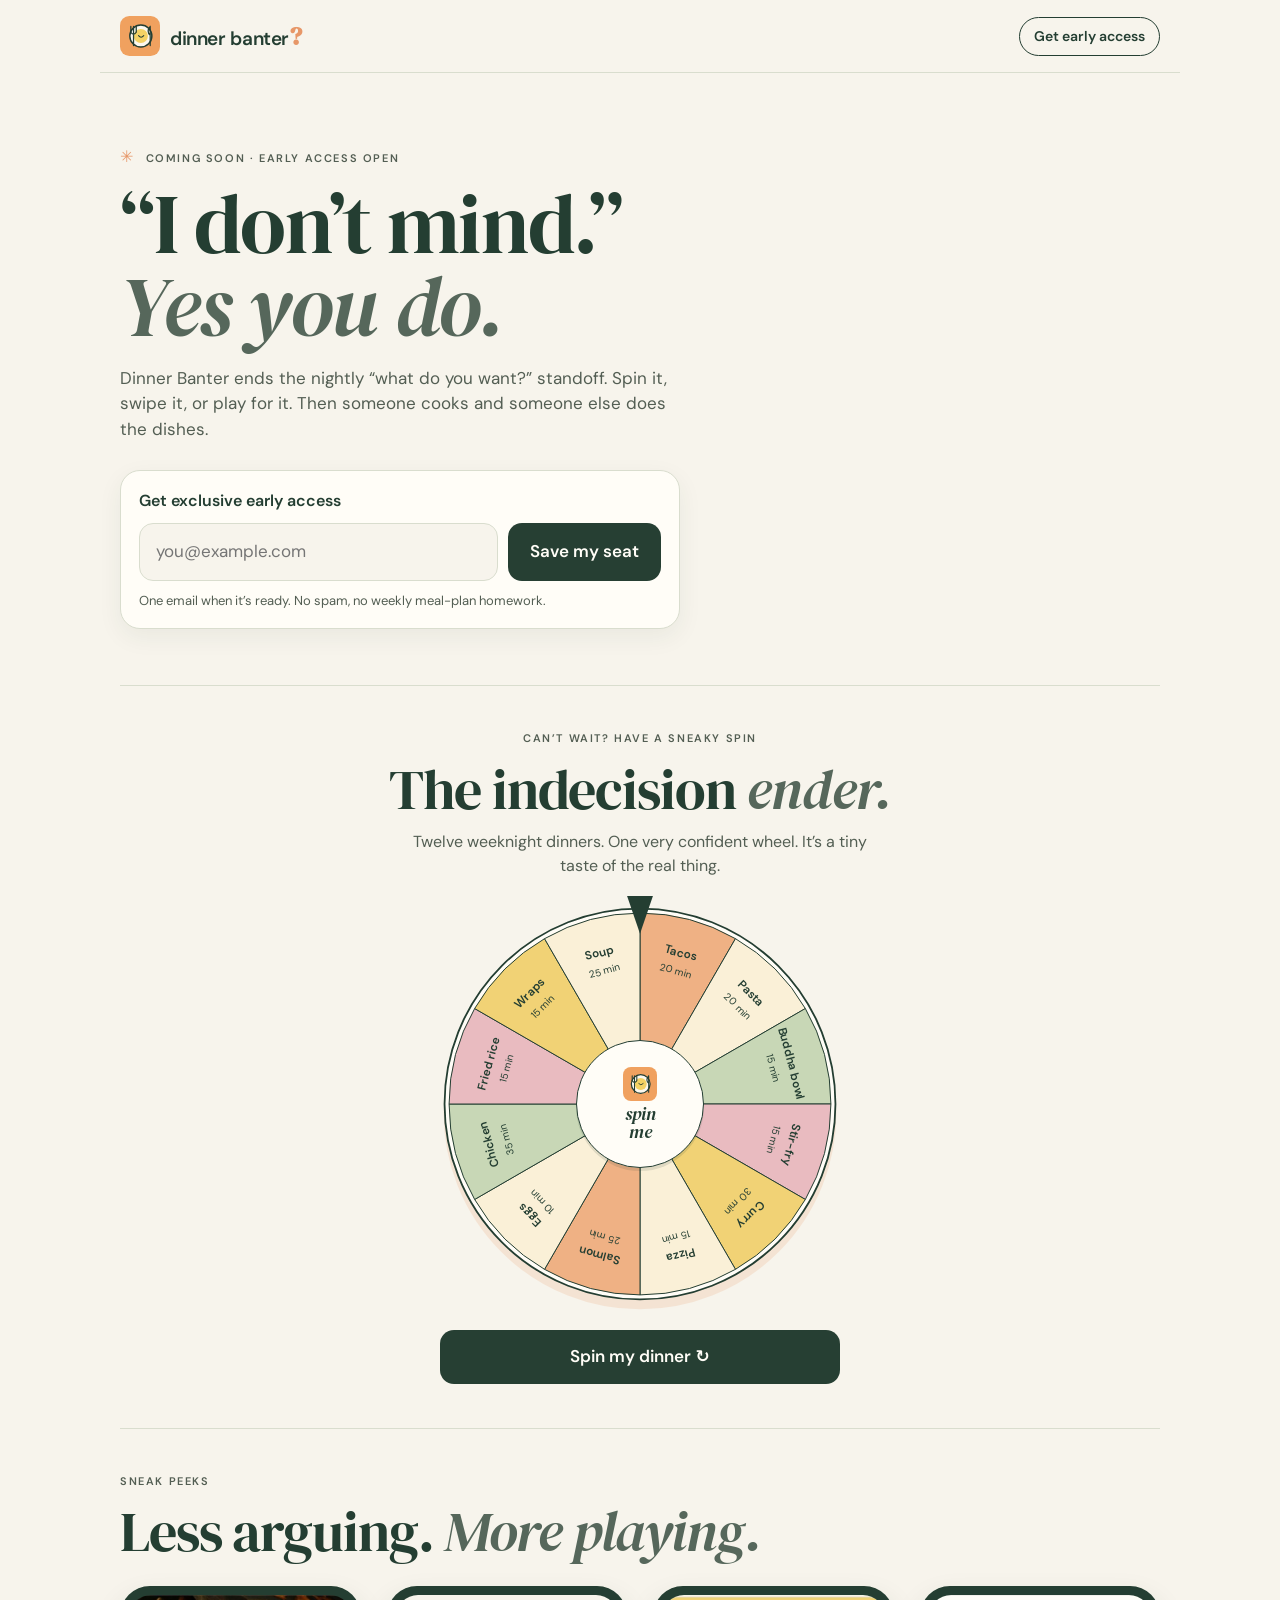
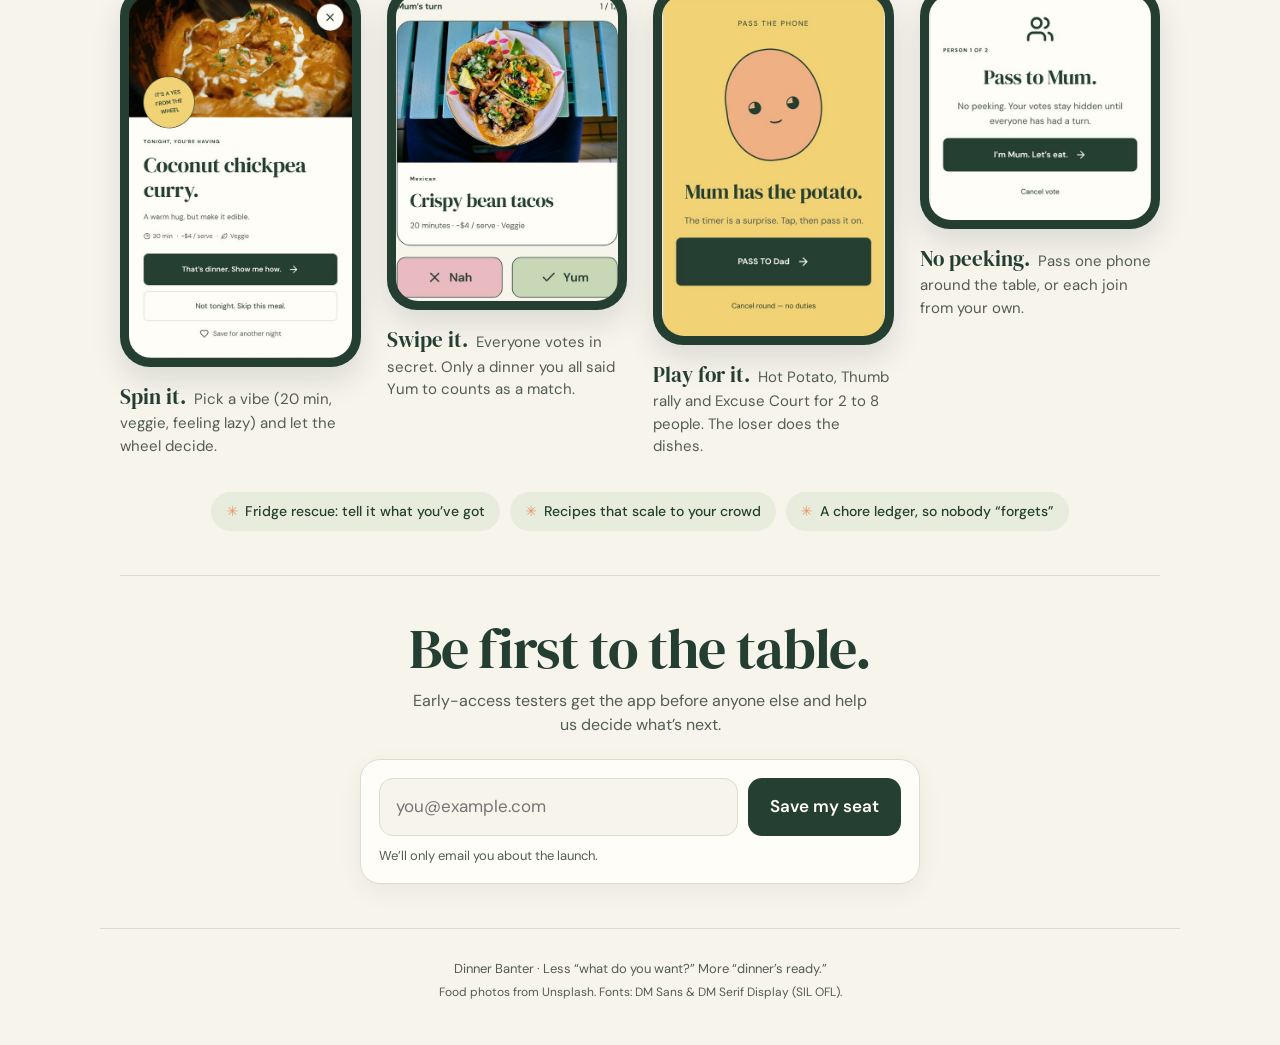
==== dinner-banter/index.html @ 6ee8398e "Add Dinner Banter coming-soon page with email signup, spinner and sneak peeks Co-Authored-By: Devin " ====
<!doctype html>
<html lang="en-AU">
<head>
  <meta charset="UTF-8" />
  <meta name="viewport" content="width=device-width, initial-scale=1.0" />
  <meta name="theme-color" content="#f7f4ec" />
  <title>Dinner Banter — Coming soon. Less debate, more dinner.</title>
  <meta name="description" content="Dinner Banter is a playful dinner picker for families, couples and housemates. Spin it, swipe it, play for it. Join the early-access list." />
  <meta property="og:title" content="Dinner Banter — coming soon" />
  <meta property="og:description" content="Less debate. More dinner. Get exclusive early access." />
  <meta property="og:image" content="peeks/wheel-result.jpg" />
  <link rel="icon" type="image/svg+xml" href="icon.svg" />
  <link rel="stylesheet" href="styles.css" />
</head>
<body>
  <header class="top">
    <a class="brand" href="#top" aria-label="Dinner Banter home">
      <img src="icon.svg" alt="" width="40" height="40" />
      <span>dinner banter<em>?</em></span>
    </a>
    <a class="top-cta" href="#join">Get early access</a>
  </header>

  <main id="top">
    <section class="hero">
      <p class="eyebrow"><span class="star" aria-hidden="true">✳</span> Coming soon · Early access open</p>
      <h1>“I don’t mind.”<br /><em>Yes you do.</em></h1>
      <p class="lede">Dinner Banter ends the nightly “what do you want?” standoff. Spin it, swipe it, or play for it. Then someone cooks and someone else does the dishes.</p>

      <form class="signup" id="join" data-signup novalidate>
        <label for="email-top">Get exclusive early access</label>
        <div class="signup-row">
          <input id="email-top" type="email" name="email" autocomplete="email" inputmode="email" placeholder="you@example.com" required />
          <button type="submit">Save my seat</button>
        </div>
        <input class="hp" type="text" name="company" tabindex="-1" autocomplete="off" aria-hidden="true" />
        <p class="signup-note" role="status" aria-live="polite">One email when it’s ready. No spam, no weekly meal-plan homework.</p>
      </form>
    </section>

    <section class="spin" aria-labelledby="spin-title">
      <div class="spin-copy">
        <p class="eyebrow">Can’t wait? Have a sneaky spin</p>
        <h2 id="spin-title">The indecision <em>ender.</em></h2>
        <p>Twelve weeknight dinners. One very confident wheel. It’s a tiny taste of the real thing.</p>
      </div>
      <div class="wheel-wrap">
        <div class="wheel-pointer" aria-hidden="true"></div>
        <div class="wheel-window">
          <svg id="wheel" viewBox="0 0 440 440" role="img" aria-label="Dinner wheel with twelve meals"></svg>
        </div>
        <div class="wheel-hub" aria-hidden="true">
          <img src="icon.svg" alt="" width="34" height="34" />
          <span>spin<br />me</span>
        </div>
      </div>
      <button class="primary" id="spin-btn" type="button">Spin my dinner <span aria-hidden="true">↻</span></button>
      <div class="spin-result" id="spin-result" aria-live="polite" hidden>
        <img id="result-photo" src="" alt="" width="96" height="96" />
        <div>
          <p class="eyebrow">Tonight, you’re having</p>
          <h3 id="result-name"></h3>
          <p id="result-note"></p>
        </div>
      </div>
    </section>

    <section class="peeks" aria-labelledby="peeks-title">
      <p class="eyebrow">Sneak peeks</p>
      <h2 id="peeks-title">Less arguing. <em>More playing.</em></h2>
      <div class="peek-grid">
        <figure class="peek">
          <div class="phone"><img src="peeks/wheel-result.jpg" alt="A dinner result card: Coconut chickpea curry, 30 minutes, about $4 a serve, veggie" loading="lazy" /></div>
          <figcaption><strong>Spin it.</strong> Pick a vibe (20 min, veggie, feeling lazy) and let the wheel decide.</figcaption>
        </figure>
        <figure class="peek">
          <div class="phone"><img src="peeks/swipe-match.jpg" alt="A swipe card for crispy bean tacos with Nah and Yum buttons" loading="lazy" /></div>
          <figcaption><strong>Swipe it.</strong> Everyone votes in secret. Only a dinner you all said Yum to counts as a match.</figcaption>
        </figure>
        <figure class="peek">
          <div class="phone"><img src="peeks/hot-potato.jpg" alt="Hot Potato game: Mum has the potato, pass to Dad" loading="lazy" /></div>
          <figcaption><strong>Play for it.</strong> Hot Potato, Thumb rally and Excuse Court for 2 to 8 people. The loser does the dishes.</figcaption>
        </figure>
        <figure class="peek">
          <div class="phone"><img src="peeks/no-peeking.jpg" alt="Pass to Mum. No peeking. Your votes stay hidden until everyone has had a turn." loading="lazy" /></div>
          <figcaption><strong>No peeking.</strong> Pass one phone around the table, or each join from your own.</figcaption>
        </figure>
      </div>
      <ul class="extras">
        <li>Fridge rescue: tell it what you’ve got</li>
        <li>Recipes that scale to your crowd</li>
        <li>A chore ledger, so nobody “forgets”</li>
      </ul>
    </section>

    <section class="final" aria-labelledby="final-title">
      <h2 id="final-title">Be first to the table.</h2>
      <p>Early-access testers get the app before anyone else and help us decide what’s next.</p>
      <form class="signup" data-signup novalidate>
        <label for="email-bottom" class="sr-only">Email address</label>
        <div class="signup-row">
          <input id="email-bottom" type="email" name="email" autocomplete="email" inputmode="email" placeholder="you@example.com" required />
          <button type="submit">Save my seat</button>
        </div>
        <input class="hp" type="text" name="company" tabindex="-1" autocomplete="off" aria-hidden="true" />
        <p class="signup-note" role="status" aria-live="polite">We’ll only email you about the launch.</p>
      </form>
    </section>
  </main>

  <footer>
    <p>Dinner Banter · Less “what do you want?” More “dinner’s ready.”</p>
    <p class="credits">Food photos from Unsplash. Fonts: DM Sans &amp; DM Serif Display (SIL OFL).</p>
  </footer>
  <script src="app.js"></script>
</body>
</html>
---- dinner-banter/styles.css ----
@font-face{font-family:'DM Sans';font-weight:400;font-display:swap;src:url('fonts/dm-sans-normal-400.ttf') format('truetype')}
@font-face{font-family:'DM Sans';font-weight:500;font-display:swap;src:url('fonts/dm-sans-normal-500.ttf') format('truetype')}
@font-face{font-family:'DM Sans';font-weight:600;font-display:swap;src:url('fonts/dm-sans-normal-600.ttf') format('truetype')}
@font-face{font-family:'DM Serif Display';font-style:normal;font-display:swap;src:url('fonts/dm-serif-display-normal-400.ttf') format('truetype')}
@font-face{font-family:'DM Serif Display';font-style:italic;font-display:swap;src:url('fonts/dm-serif-display-italic-400.ttf') format('truetype')}
:root{--bg:#f7f4ec;--paper:#fffdf7;--ink:#243e32;--muted:#535e53;--border:#d9ddce;--accent:#e79768;--primary:#263f33;--soft-green:#e7ecdc;--soft-orange:#f4e3d3;--peach:#efb184;--cream:#faf0d7;--green:#c8d7b6;--pink:#e9bbc0;--yellow:#f1d275;--error:#9e392e;--display:"DM Serif Display",Georgia,serif}
*{box-sizing:border-box}
html{scroll-behavior:smooth}
body{margin:0;background:var(--bg);color:var(--ink);font:400 16px/1.5 "DM Sans",system-ui,sans-serif;-webkit-font-smoothing:antialiased}
img{max-width:100%;display:block}
h1,h2,h3{font-family:var(--display);font-weight:400;letter-spacing:-.02em;margin:0}
h1 em,h2 em{font-style:italic;color:#56675b}
.sr-only{position:absolute;width:1px;height:1px;overflow:hidden;clip:rect(0 0 0 0);white-space:nowrap}
.eyebrow{font-size:11px;letter-spacing:1.6px;text-transform:uppercase;font-weight:600;color:var(--muted);margin:0 0 14px}
.star{color:var(--accent);font-size:16px;margin-right:6px}
.top{display:flex;align-items:center;justify-content:space-between;gap:12px;max-width:1080px;margin:0 auto;padding:16px 20px;border-bottom:1px solid var(--border)}
.brand{display:flex;align-items:center;gap:10px;color:var(--ink);text-decoration:none;font-weight:600;font-size:19px;letter-spacing:-.02em}
.brand em{color:var(--accent);font-family:var(--display);font-size:26px;font-style:normal}
.top-cta{font-size:14px;font-weight:600;color:var(--ink);text-decoration:none;border:1.3px solid var(--ink);border-radius:999px;padding:8px 14px;white-space:nowrap}
main{max-width:1080px;margin:0 auto;padding:0 20px}
section{padding:44px 0}
.hero h1{font-size:clamp(46px,12vw,84px);line-height:.98;margin-bottom:18px}
.lede{font-size:17px;color:var(--muted);max-width:560px;margin:0 0 28px}
.signup{background:var(--paper);border:1.3px solid var(--border);border-radius:20px;padding:18px;max-width:560px;box-shadow:0 8px 25px #243e3210}
.signup label{display:block;font-weight:600;margin-bottom:10px}
.signup-row{display:flex;flex-direction:column;gap:10px}
.signup input[type=email]{font:inherit;font-size:17px;padding:15px 16px;border:1.3px solid var(--border);border-radius:14px;background:var(--bg);color:var(--ink);min-height:54px;width:100%}
.signup input[type=email]:focus{outline:3px solid var(--accent);outline-offset:1px;border-color:var(--ink)}
.signup input[aria-invalid=true]{border-color:var(--error)}
button{font:inherit;cursor:pointer}
.signup button,.primary{background:var(--primary);color:var(--paper);border:0;border-radius:14px;font-weight:600;font-size:17px;min-height:54px;padding:0 22px}
.signup button:disabled{opacity:.6;cursor:progress}
.signup-note{font-size:13px;color:var(--muted);margin:10px 0 0}
.signup-note.error{color:var(--error)}
.signup.done .signup-row{display:none}
.signup.done .signup-note{font-size:16px;color:var(--ink);font-weight:500}
.hp{position:absolute;left:-9999px;opacity:0;height:0;width:0}
.spin{border-top:1px solid var(--border);text-align:center}
.spin-copy h2,.peeks h2,.final h2{font-size:clamp(36px,9vw,56px);line-height:1.02;margin-bottom:12px}
.spin-copy p:last-child{color:var(--muted);max-width:460px;margin:0 auto 26px}
.wheel-wrap{position:relative;width:min(100%,400px);margin:0 auto 26px}
.wheel-window{border-radius:50%;overflow:hidden;filter:drop-shadow(0 9px 0 var(--soft-orange))}
#wheel{display:block;width:100%;height:auto;transition:transform 3.4s cubic-bezier(.14,.64,.13,1)}
.wheel-pointer{position:absolute;z-index:3;top:-8px;left:calc(50% - 13px);width:26px;height:38px;background:var(--ink);clip-path:polygon(0 0,100% 0,50% 100%)}
.wheel-hub{position:absolute;inset:34%;border:1.3px solid var(--ink);border-radius:50%;background:var(--paper);display:flex;flex-direction:column;align-items:center;justify-content:center;gap:4px;box-shadow:0 3px 0 #243e3220}
.wheel-hub span{font-family:var(--display);font-style:italic;font-size:18px;line-height:1}
.spin .primary{width:min(100%,400px)}
.spin-result{display:flex;gap:16px;align-items:center;text-align:left;max-width:460px;margin:22px auto 0;background:var(--paper);border:1.3px solid var(--ink);border-radius:20px;padding:14px;animation:pop .35s ease-out}
.spin-result[hidden]{display:none}
.spin-result img{width:96px;height:96px;border-radius:14px;object-fit:cover;flex:none}
.spin-result .eyebrow{margin:0 0 4px}
.spin-result h3{font-size:26px;line-height:1.05;margin-bottom:4px}
.spin-result p:last-child{margin:0;color:var(--muted);font-size:15px}
@keyframes pop{from{transform:scale(.94);opacity:0}to{transform:none;opacity:1}}
.peeks{border-top:1px solid var(--border)}
.peek-grid{display:grid;grid-template-columns:1fr;gap:26px;margin-top:26px}
.peek{margin:0}
.phone{background:var(--ink);border-radius:30px;padding:9px;box-shadow:0 14px 30px #243e3222;max-width:300px;margin:0 auto}
.phone img{border-radius:22px;width:100%}
.peek figcaption{max-width:300px;margin:14px auto 0;color:var(--muted);font-size:15px}
.peek figcaption strong{color:var(--ink);font-family:var(--display);font-weight:400;font-size:21px;margin-right:4px}
.extras{list-style:none;padding:0;margin:34px auto 0;display:flex;flex-wrap:wrap;gap:10px;justify-content:center}
.extras li::before{content:"✳";color:var(--accent);margin-right:7px}
.extras li{background:var(--soft-green);border-radius:999px;padding:9px 15px;font-size:14px;font-weight:500}
.final{border-top:1px solid var(--border);text-align:center}
.final>p{color:var(--muted);max-width:460px;margin:0 auto 22px}
.final .signup{margin:0 auto;text-align:left}
footer{max-width:1080px;margin:0 auto;padding:26px 20px 40px;border-top:1px solid var(--border);color:var(--muted);font-size:13px;text-align:center}
footer p{margin:4px 0}
.credits{font-size:12px}
@media (min-width:640px){
  .signup-row{flex-direction:row}
  .signup button{flex:none}
  .peek-grid{grid-template-columns:repeat(2,1fr)}
}
@media (min-width:980px){
  .hero{display:block;padding:72px 0 56px}
  .peek-grid{grid-template-columns:repeat(4,1fr);align-items:start}
}
@media (prefers-reduced-motion:reduce){#wheel{transition-duration:.01s}.spin-result{animation:none}html{scroll-behavior:auto}}
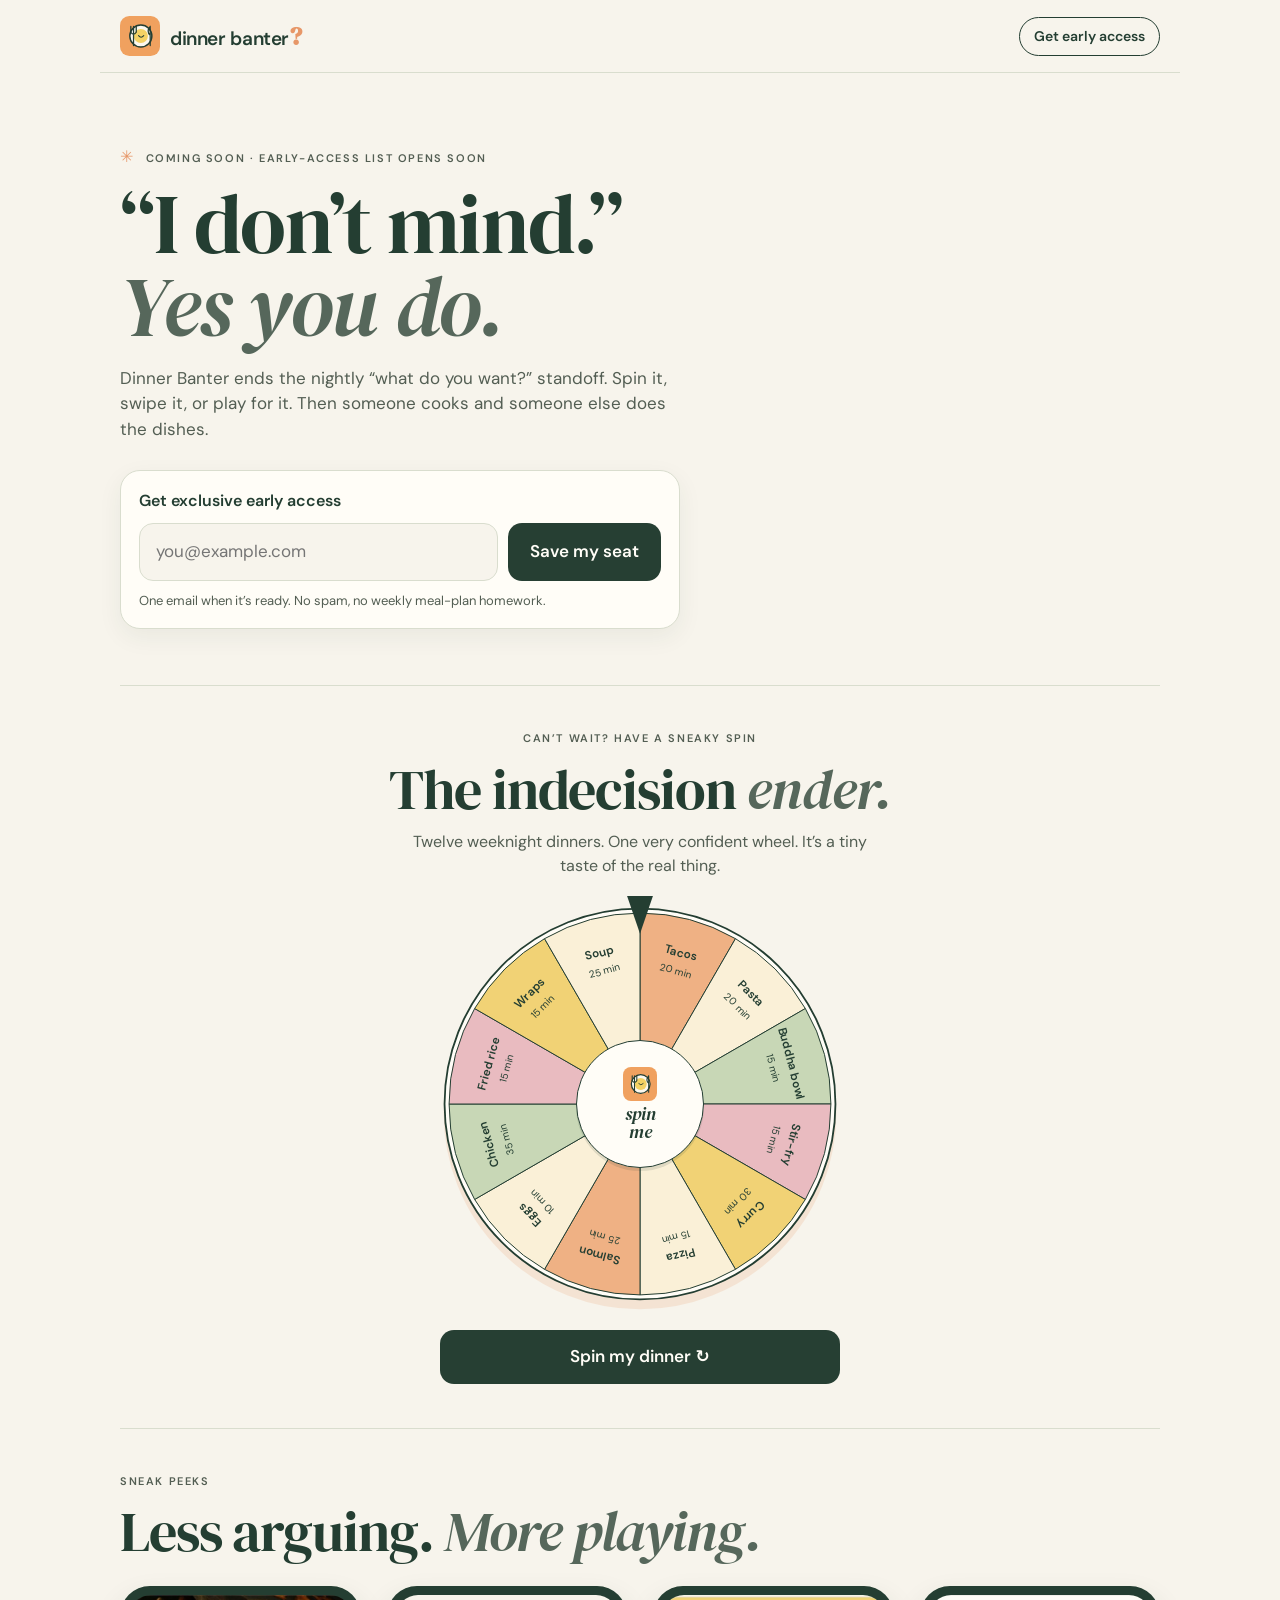
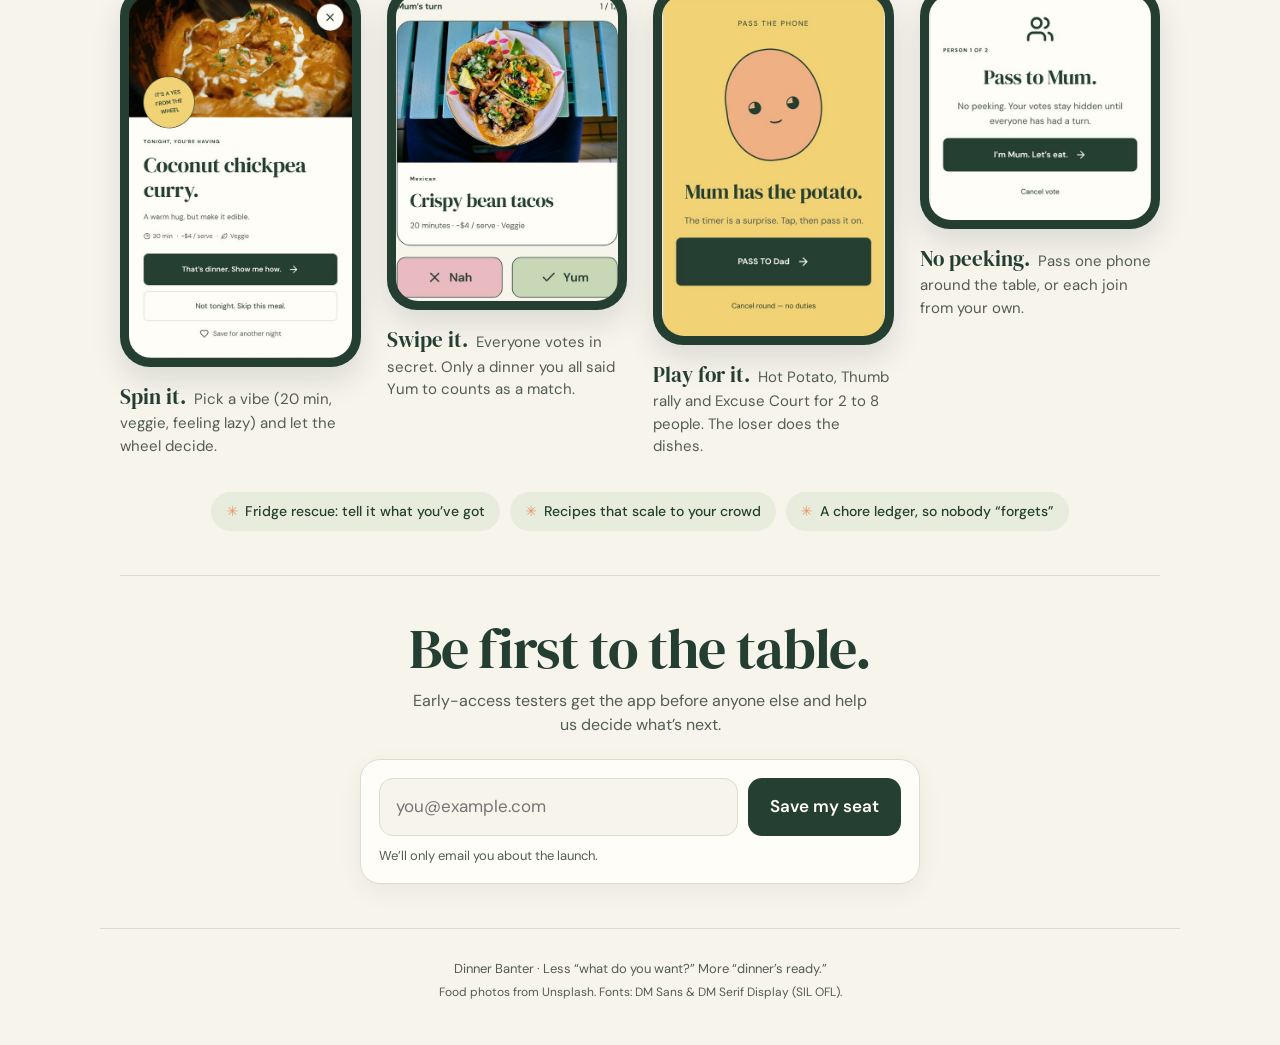
==== commit 60a804d5: "Don't claim early access is open while sign-ups are off Co-Authored-By: Devin AI <158243242+devin-ai" ====
--- a/dinner-banter/index.html
+++ b/dinner-banter/index.html
@@ -23,11 +23,11 @@
 
   <main id="top">
     <section class="hero">
-      <p class="eyebrow"><span class="star" aria-hidden="true">✳</span> Coming soon · Early access open</p>
+      <p class="eyebrow"><span class="star" aria-hidden="true">✳</span> Coming soon · Early-access list opens soon</p>
       <h1>“I don’t mind.”<br /><em>Yes you do.</em></h1>
       <p class="lede">Dinner Banter ends the nightly “what do you want?” standoff. Spin it, swipe it, or play for it. Then someone cooks and someone else does the dishes.</p>
 
-      <form class="signup" id="join" data-signup novalidate>
+      <form class="signup" id="join" data-signup method="post" action="#" novalidate>
         <label for="email-top">Get exclusive early access</label>
         <div class="signup-row">
           <input id="email-top" type="email" name="email" autocomplete="email" inputmode="email" placeholder="you@example.com" required />
@@ -55,7 +55,8 @@
         </div>
       </div>
       <button class="primary" id="spin-btn" type="button">Spin my dinner <span aria-hidden="true">↻</span></button>
-      <div class="spin-result" id="spin-result" aria-live="polite" hidden>
+      <p class="sr-only" id="spin-announce" aria-live="polite"></p>
+      <div class="spin-result" id="spin-result" hidden>
         <img id="result-photo" src="" alt="" width="96" height="96" />
         <div>
           <p class="eyebrow">Tonight, you’re having</p>
@@ -96,7 +97,7 @@
     <section class="final" aria-labelledby="final-title">
       <h2 id="final-title">Be first to the table.</h2>
       <p>Early-access testers get the app before anyone else and help us decide what’s next.</p>
-      <form class="signup" data-signup novalidate>
+      <form class="signup" data-signup method="post" action="#" novalidate>
         <label for="email-bottom" class="sr-only">Email address</label>
         <div class="signup-row">
           <input id="email-bottom" type="email" name="email" autocomplete="email" inputmode="email" placeholder="you@example.com" required />
